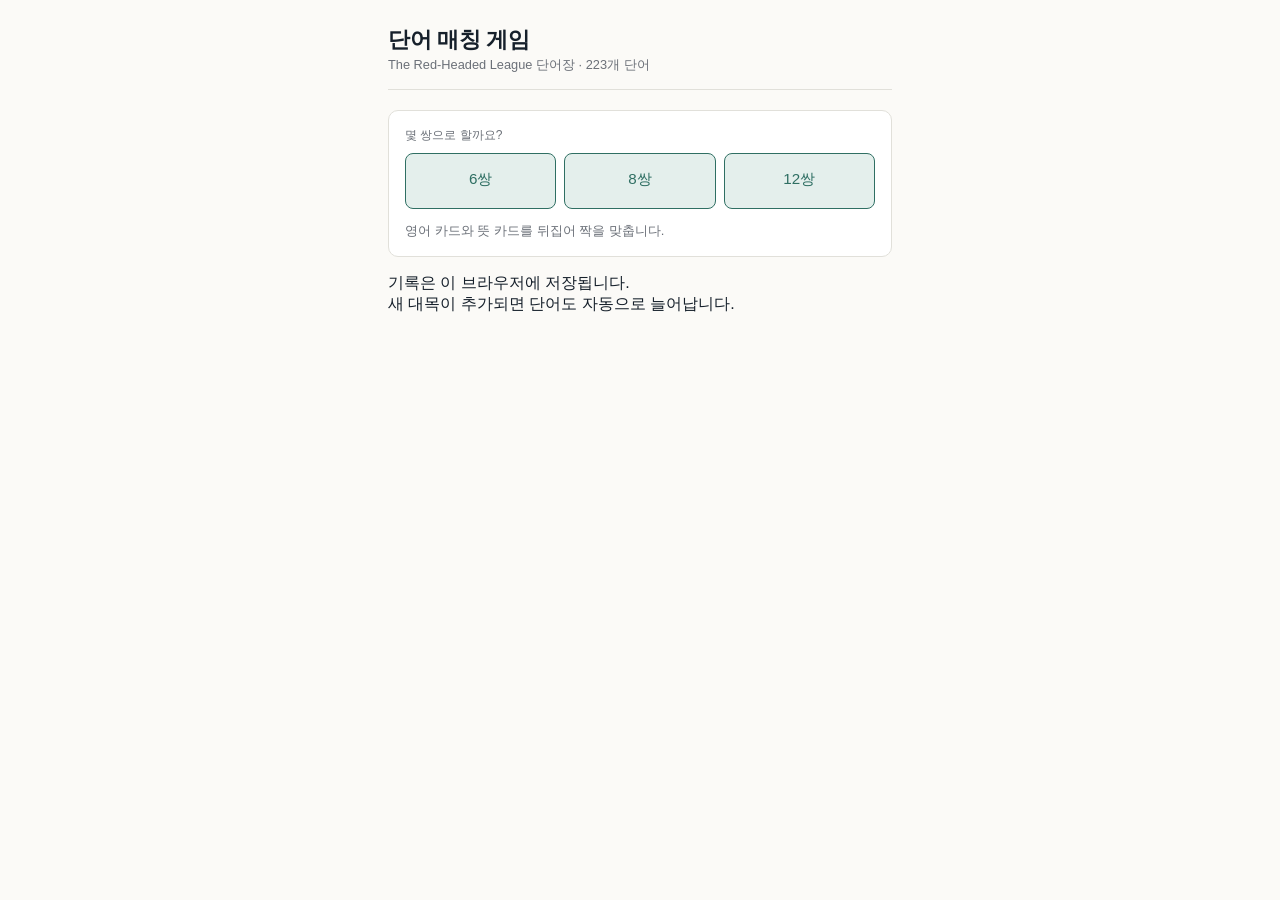
==== word-game/index.html @ 0229f170 "Add files via upload" ====
<!DOCTYPE html>
<html lang="ko">
<head>
<meta charset="utf-8">
<meta name="viewport" content="width=device-width, initial-scale=1">
<title>단어 매칭 게임 — Red-Headed League</title>
<link rel="stylesheet" href="style.css">
</head>
<body>
<div class="wrap">
  <header>
    <h1>단어 매칭 게임</h1>
    <p class="byline">The Red-Headed League 단어장 · <span id="wcount"></span>개 단어</p>
  </header>

  <div id="setup" class="card">
    <div class="lab">몇 쌍으로 할까요?</div>
    <div class="pickrow">
      <button class="pick" data-n="6">6쌍<span class="best" id="best-6"></span></button>
      <button class="pick" data-n="8">8쌍<span class="best" id="best-8"></span></button>
      <button class="pick" data-n="12">12쌍<span class="best" id="best-12"></span></button>
    </div>
    <p class="hint">영어 카드와 뜻 카드를 뒤집어 짝을 맞춥니다.</p>
  </div>

  <div id="game" class="hidden">
    <div class="meta">
      <span id="progress"></span>
      <span id="stats"></span>
    </div>
    <div id="board" class="board"></div>
    <button id="reshuffle" class="full ghost">그만하고 다시 고르기</button>
  </div>

  <div id="done" class="card hidden">
    <div class="word" id="doneTitle"></div>
    <div class="gloss" id="doneStats"></div>
    <div class="gloss" id="doneBest"></div>
    <button class="full" id="again">같은 판수로 다시</button>
    <button class="full ghost" id="toSetup">쌍 수 다시 고르기</button>
  </div>

  <p class="foot">기록은 이 브라우저에 저장됩니다.<br>새 대목이 추가되면 단어도 자동으로 늘어납니다.</p>
</div>

<script src="words.js"></script>
<script src="game.js"></script>
</body>
</html>
---- word-game/style.css ----
:root{
  --ink:#16202b; --paper:#fbfaf7; --muted:#6b7078; --rule:#e1e0da;
  --accent:#2f6f63; --accent-bg:#e4efec; --brass:#7d6218; --brass-bg:#f6eac6;
  --bad:#b4534a; --bad-bg:#f7e7e5;
  --ui:-apple-system,BlinkMacSystemFont,"Segoe UI","Apple SD Gothic Neo","Malgun Gothic",sans-serif;
  --read:"Iowan Old Style","Palatino Linotype",Palatino,Georgia,serif;
}
*{box-sizing:border-box}
body{
  margin:0; background:var(--paper); color:var(--ink);
  font-family:var(--ui); -webkit-text-size-adjust:100%;
}
.wrap{max-width:34rem; margin:0 auto; padding:1.5rem 1.25rem 4rem}
header{border-bottom:1px solid var(--rule); padding-bottom:.9rem; margin-bottom:1.25rem}
h1{font-family:var(--read); font-size:1.4rem; font-weight:600; margin:0 0 .15rem; letter-spacing:-.01em}
.byline{font-size:.8rem; color:var(--muted); margin:0}
.hidden{display:none !important}

.card{border:1px solid var(--rule); border-radius:10px; padding:1rem; background:#fff}
.lab{font-size:.75rem; color:var(--muted); margin-bottom:.6rem}
.hint{font-size:.82rem; color:var(--muted); margin:.8rem 0 0}
.word{font-family:var(--read); font-size:1.25rem; margin-bottom:.3rem}
.gloss{font-size:.88rem; color:#3f4650; margin-top:.25rem}

.pickrow{display:flex; gap:.5rem}
.pick{
  flex:1; font-family:var(--ui); font-size:.95rem; padding:.9rem .5rem; cursor:pointer;
  background:var(--accent-bg); border:1px solid var(--accent); border-radius:8px; color:var(--accent);
  display:flex; flex-direction:column; align-items:center; gap:.25rem;
}
.pick .best{font-size:.7rem; color:var(--muted); font-family:var(--ui)}

.full{width:100%; margin-top:.8rem; padding:.65rem; font-family:var(--ui); font-size:.9rem; cursor:pointer;
  background:var(--accent); color:#fff; border:none; border-radius:8px}
.full.ghost{background:none; border:1px solid var(--rule); color:var(--muted)}

.meta{display:flex; justify-content:space-between; align-items:baseline; font-size:.8rem; color:var(--muted); margin-bottom:.7rem}

.board{
  display:grid; gap:.5rem;
  grid-template-columns:repeat(4, 1fr);
}
.cell{ perspective:600px; aspect-ratio:4/3; }
.cardface{
  position:relative; width:100%; height:100%; cursor:pointer;
  transform-style:preserve-3d; transition:transform .35s ease;
}
.cell.flip .cardface{transform:rotateY(180deg)}
.cell.matched .cardface{transform:rotateY(180deg); cursor:default}
.side{
  position:absolute; inset:0; backface-visibility:hidden;
  border-radius:8px; display:flex; align-items:center; justify-content:center; text-align:center;
  padding:.35rem; font-size:.8rem; line-height:1.3; overflow:hidden;
}
.side.back{
  background:var(--brass-bg); border:1px solid #e6d6a3; color:var(--brass);
  font-family:var(--read); font-size:1.3rem;
}
.side.front{
  transform:rotateY(180deg); background:#fff; border:1px solid var(--rule); flex-direction:column; gap:.15rem;
}
.side.front .en{font-family:var(--read); font-weight:600}
.side.front .ipa{font-size:.66rem; color:var(--muted); font-family:var(--ui)}
.side.front .pos{font-size:.62rem; color:var(--muted); border:1px solid var(--rule); border-radius:4px; padding:0 .3rem}
.cell.matched .side.front{background:var(--accent-bg); border-color:var(--accent); color:var(--accent)}
.cell.wrong .side.front{background:var(--bad-bg); border-color:var(--bad); color:var(--bad)}

@media (max-width:420px){
  .board{grid-template-columns:repeat(3,1fr)}
  .side{font-size:.72rem}
}
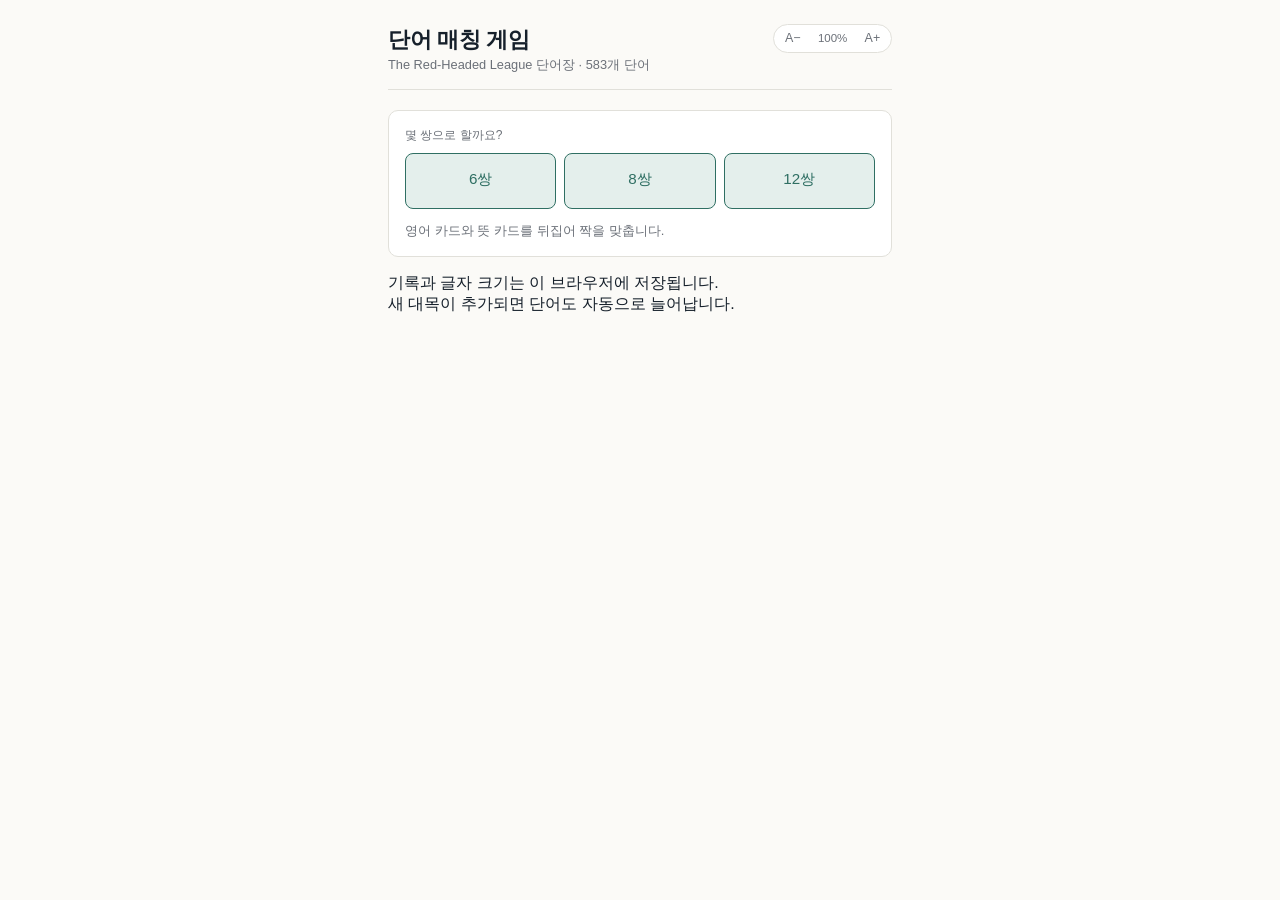
==== commit ece726d3: "글자 크기 조절 됨" ====
--- a/word-game/index.html
+++ b/word-game/index.html
@@ -9,8 +9,17 @@
 <body>
 <div class="wrap">
   <header>
-    <h1>단어 매칭 게임</h1>
-    <p class="byline">The Red-Headed League 단어장 · <span id="wcount"></span>개 단어</p>
+    <div class="head-top">
+      <div>
+        <h1>단어 매칭 게임</h1>
+        <p class="byline">The Red-Headed League 단어장 · <span id="wcount"></span>개 단어</p>
+      </div>
+      <div class="font-ctrl" role="group" aria-label="글자 크기 조절">
+        <button id="fontDec" type="button" title="글자 작게 (A−)" aria-label="글자 작게">A−</button>
+        <button id="fontReset" type="button" title="기본 크기 복원 (100%)" aria-label="기본 크기 복원">100%</button>
+        <button id="fontInc" type="button" title="글자 크게 (A+)" aria-label="글자 크게">A+</button>
+      </div>
+    </div>
   </header>
 
   <div id="setup" class="card">
@@ -40,7 +49,7 @@
     <button class="full ghost" id="toSetup">쌍 수 다시 고르기</button>
   </div>
 
-  <p class="foot">기록은 이 브라우저에 저장됩니다.<br>새 대목이 추가되면 단어도 자동으로 늘어납니다.</p>
+  <p class="foot">기록과 글자 크기는 이 브라우저에 저장됩니다.<br>새 대목이 추가되면 단어도 자동으로 늘어납니다.</p>
 </div>
 
 <script src="words.js"></script>
--- a/word-game/style.css
+++ b/word-game/style.css
@@ -12,6 +12,17 @@
 }
 .wrap{max-width:34rem; margin:0 auto; padding:1.5rem 1.25rem 4rem}
 header{border-bottom:1px solid var(--rule); padding-bottom:.9rem; margin-bottom:1.25rem}
+.head-top{display:flex; justify-content:space-between; align-items:flex-start; gap:.8rem; flex-wrap:wrap}
+.font-ctrl{display:inline-flex; align-items:center; border:1px solid var(--rule); border-radius:999px; padding:2px; background:#fff; user-select:none; flex-shrink:0}
+.font-ctrl button{
+  font-family:var(--ui); font-size:.78rem; font-weight:500; padding:.25rem .55rem; cursor:pointer;
+  background:none; border:none; border-radius:999px; color:var(--muted); line-height:1.2;
+  transition:all .15s ease;
+}
+.font-ctrl button:hover:not(:disabled){color:var(--ink); background:#f2f1ec}
+.font-ctrl button:active:not(:disabled){background:var(--accent-bg); color:var(--accent)}
+.font-ctrl button:disabled{opacity:.35; cursor:default}
+.font-ctrl #fontReset{font-variant-numeric:tabular-nums; font-size:.72rem; min-width:2.9rem; text-align:center; padding:.25rem .3rem}
 h1{font-family:var(--read); font-size:1.4rem; font-weight:600; margin:0 0 .15rem; letter-spacing:-.01em}
 .byline{font-size:.8rem; color:var(--muted); margin:0}
 .hidden{display:none !important}
